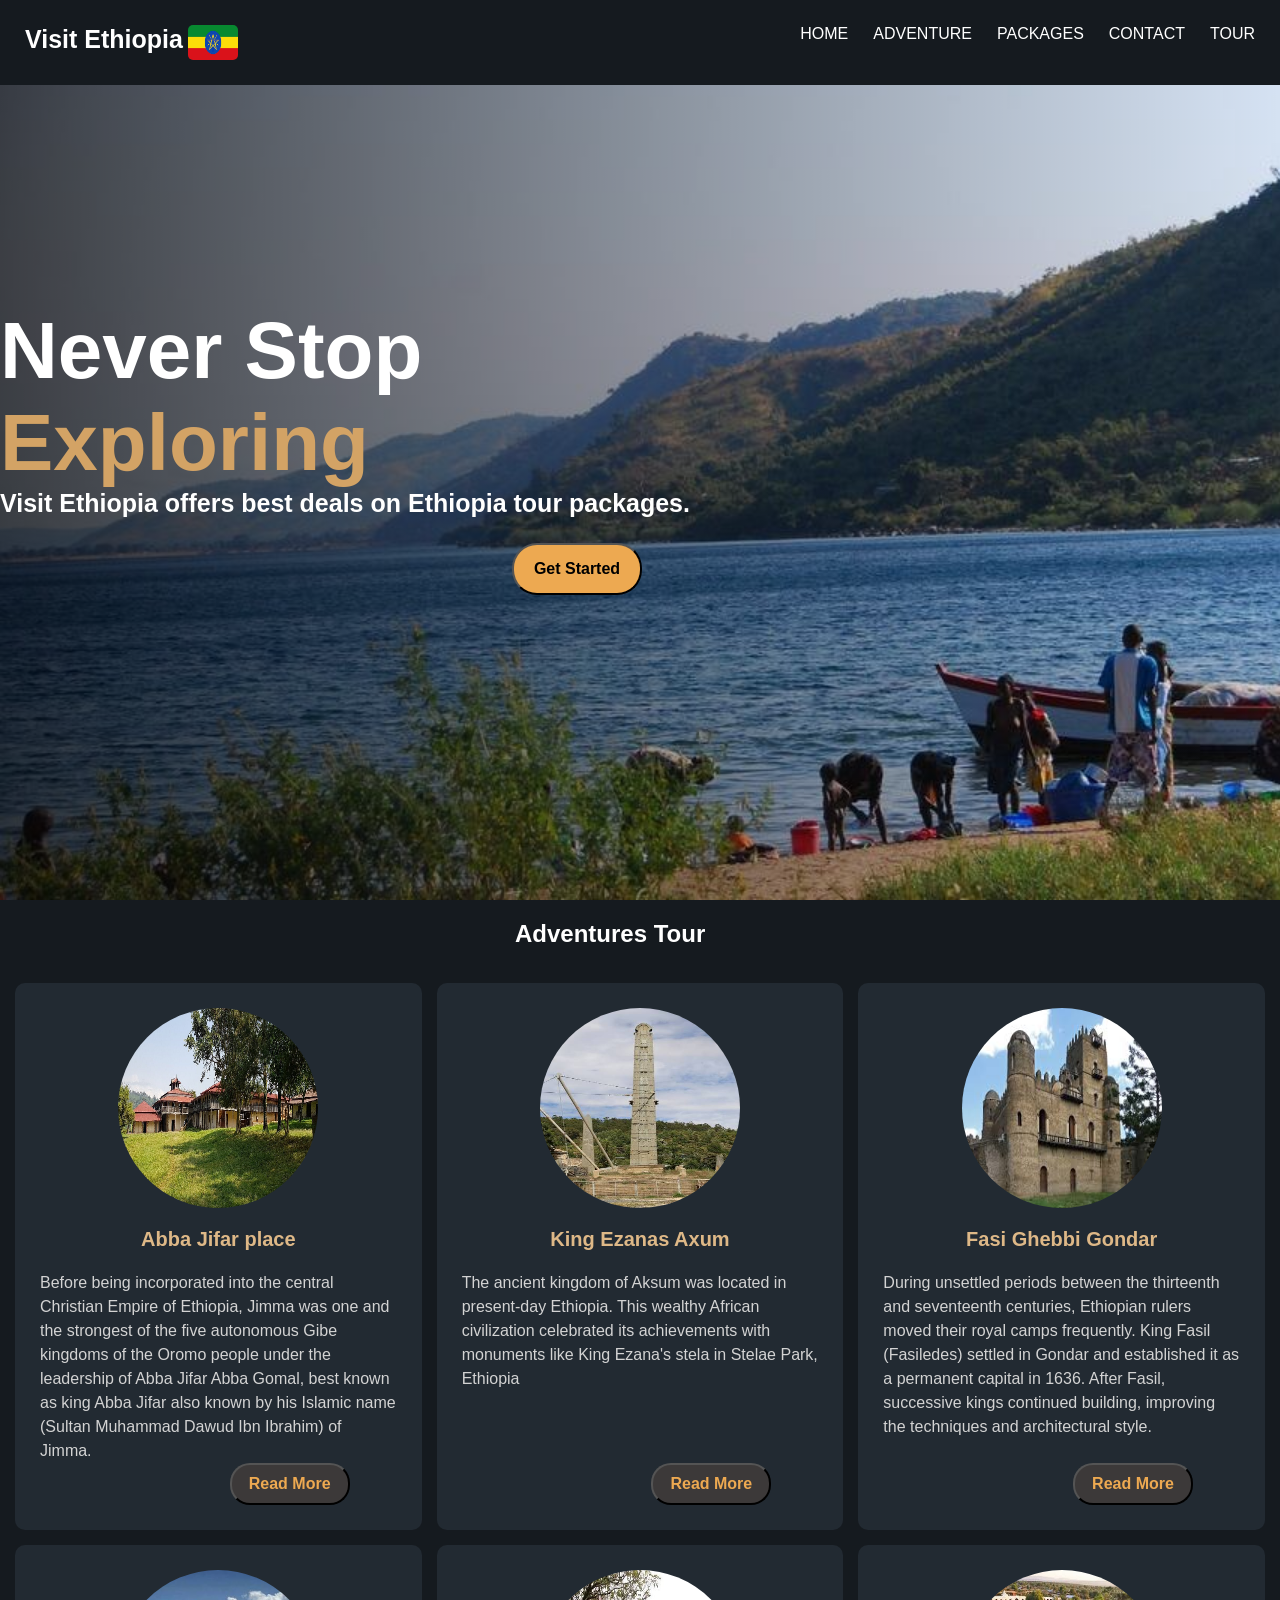
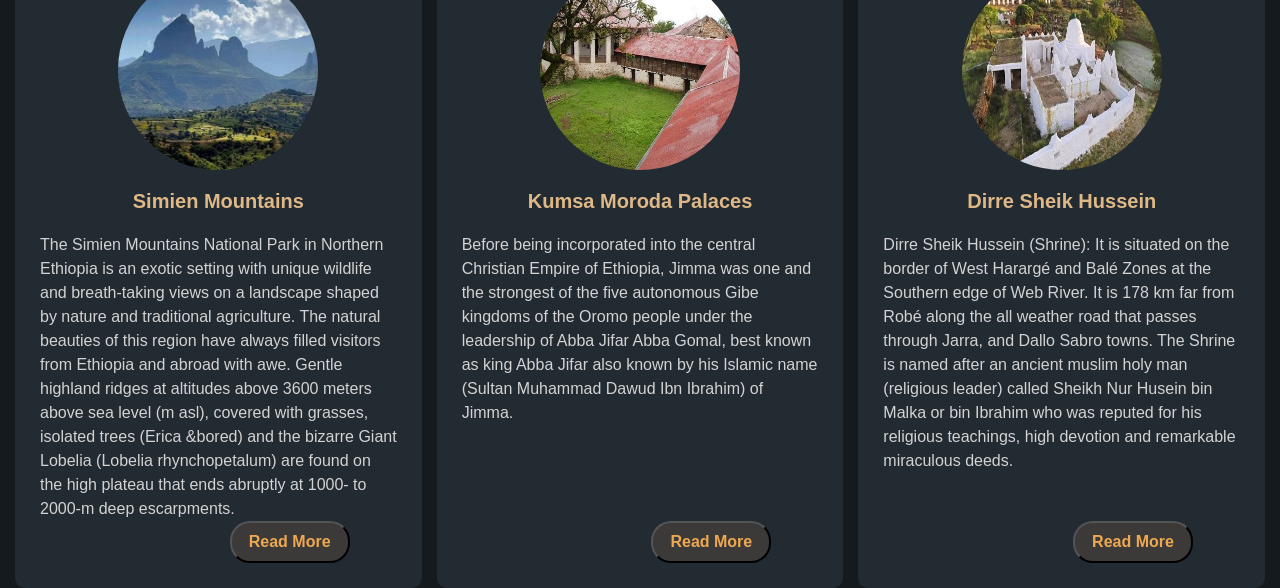
==== html/index.html @ 4b19d08e "first commit" ====
<!DOCTYPE html>
<html lang="en">
<head>
    <meta charset="UTF-8">
    <meta name="viewport" content="width=device-width, initial-scale=1.0">
    <title>welcome to visit ethiopia </title>
    <link rel="stylesheet" href="../asset/css/visitEthiopia.css">
</head>
<body>
    <header>
        <div class="head">
          <div class="flag">  <h1>Visit Ethiopia</h1>
            <img src="../asset/images/flag.png" alt="flag of Ethiopia"></div>
            <ul>
                <li><a href="#home">Home</a></li>
                <li><a href="#adventure">Adventure</a></li>
                <li><a href="#packages">Packages</a></li>
                <li><a href="#contact">Contact</a></li>
                <li><a href="#tour">Tour</a></li>
            </ul>
        </div>
    </header>
    <main>
        <section class="main_container">
            <div class="never_stop">Never Stop</div>
            <div class="exploring">Exploring</div>
            <p>Visit Ethiopia offers best deals on Ethiopia tour packages.</p>
            <button>Get Started</button>
        </section>
        <section>
            
            <div class="sec2" id="adventure" >
                <h1 >Adventures Tour</h1>
                 <div class="adv_box">
                <img src="../asset/images/aba-jifar-palace.jpg" alt="abba-jifar">
                <h4>Abba Jifar place</h4>
                <p>Before being incorporated into the central Christian Empire of Ethiopia, Jimma was one and the strongest of the five autonomous Gibe kingdoms of the Oromo people under the leadership of Abba Jifar Abba Gomal, best known as king Abba Jifar also known by his Islamic name (Sultan Muhammad Dawud Ibn Ibrahim) of Jimma.</p>
                <button>Read More</button>
            </div>
            <div class="adv_box">
                <img src="../asset/images/aksum.jpg" alt="aksum">
                <h4>King Ezanas Axum</h4>
                <p>The ancient kingdom of Aksum was located in present-day Ethiopia. This wealthy African civilization celebrated its achievements with monuments like King Ezana's stela in Stelae Park, Ethiopia</p>
                <button>Read More</button>
            </div>
            <div class="adv_box">
                <img src="../asset/images/fasil.jpg" alt="fasil">
                <h4>Fasi Ghebbi Gondar</h4>
                <p>During unsettled periods between the thirteenth and seventeenth centuries, Ethiopian rulers moved their royal camps frequently. King Fasil (Fasiledes) settled in Gondar and established it as a permanent capital in 1636. After Fasil, successive kings continued building, improving the techniques and architectural style.</p>
                <button>Read More</button>
            </div>
            <div class="adv_box">
                <img src="../asset/images/semen mount.jpg" alt="simien mount">
                <h4>Simien Mountains</h4>
                <p>The Simien Mountains National Park in Northern Ethiopia is an exotic setting with unique wildlife and breath-taking views on a landscape shaped by nature and traditional agriculture. The natural beauties of this region have always filled visitors from Ethiopia and abroad with awe. Gentle highland ridges at altitudes above 3600 meters above sea level (m asl), covered with grasses, isolated trees (Erica &bored) and the bizarre Giant Lobelia (Lobelia rhynchopetalum) are found on the high plateau that ends abruptly at 1000- to 2000-m deep escarpments.</p>
                <button>Read More</button>
            </div>
            <div class="adv_box">
                <img src="../asset/images/K.T.M.P.jpg" alt="Kumsa Moroda palaces">
                <h4>Kumsa Moroda Palaces</h4>
                <p>Before being incorporated into the central Christian Empire of Ethiopia, Jimma was one and the strongest of the five autonomous Gibe kingdoms of the Oromo people under the leadership of Abba Jifar Abba Gomal, best known as king Abba Jifar also known by his Islamic name (Sultan Muhammad Dawud Ibn Ibrahim) of Jimma.</p>
                <button>Read More</button>
            </div>
            <div class="adv_box">
                <img src="../asset/images/dirre.jpg" alt="dirre sheik hussen">
                <h4>Dirre Sheik Hussein</h4>
                <p>Dirre Sheik Hussein (Shrine): It is situated on the border of West Harargé and Balé Zones at the Southern edge of Web River. It is 178 km far from Robé along the all weather road that passes through Jarra, and Dallo Sabro towns. The Shrine is named after an ancient muslim holy man (religious leader) called Sheikh Nur Husein bin Malka or bin Ibrahim who was reputed for his religious teachings, high devotion and remarkable miraculous deeds.</p>
                <button>Read More</button>
            </div>
            </div>
           
            
        </section>
    </main>
</body>
</html>
---- asset/css/visitEthiopia.css ----
*{
    margin: 0;
    padding: 0;
    font-family: 'Segoe UI', Tahoma, Geneva, Verdana, sans-serif;
}
body{
    background-color:rgb(21, 26, 31);
}
.head h1{
    color: white;
    font-size: 25px;
}
.head img{
    height: 35px;
    width: 50px;
    border-radius: 5px;
}
.flag {
    display: flex;
    gap: 5px;
}
.head{
    display: flex;
    gap: 10px;
    justify-content: space-between;
    position: fixed;
    top: 0;
    left: 0;
    width: 100%;
    z-index: 1000;
    box-sizing: border-box;
    padding: 25px;
    background-color:rgb(21, 26, 31);
}
.head ul{
    display: flex;
    list-style-type: none;
    gap: 25px;
}
.head a{
    color: white;
    transition:  0.8s ease;
    text-decoration: none;
    text-transform: uppercase;
}
.head a:hover{
    color: darkgoldenrod;
    background-color: rgb(71, 60, 46);
    padding: 3px;
    border-radius: 8px;
}

.main_container{
    background-image:linear-gradient(to right, rgba(0, 0, 0, 0.7), transparent),
 url(../images/backG.jpg);
    background-repeat: no-repeat;
    background-size: cover;
    height: 100vh;
    display: flex;
    flex-direction: column;
    justify-content: center;
}
.never_stop{
   color: white;
   font-size: 80px; 
   font-weight: bold;
}
.exploring{
    color: rgb(211, 163, 101);
    font-size: 80px; 
   font-weight: bold;
}
.main_container p{
    color: white;
    font-weight: bold;
    font-size: 25px;
}
.main_container button{
    width: 130px;
    border-radius: 25px;
    background-color: rgb(237, 169, 81);
    padding: 15px;
    margin-left: 40%;
    margin-top: 25px;
    font-weight: bold;
    font-size: 16px;
}

.adv_box {
    flex: 1 1 300px;
    background-color:rgb(34, 42, 50); 
    border-radius: 10px;
    display: flex;
    flex-direction: column;
    align-items: center;
    padding: 25px;
}
.adv_box img{
    display: flex;
    width: 200px;
    height: 200px;
    border-radius: 50%;
    justify-self: center;
    align-self: center;
    margin-bottom: 20px;
}
.adv_box h4{
    color: burlywood;
    display: flex;
    justify-self: center;
    align-self: center;
    font-size: 20px;
    margin-bottom: 20px;
}
.adv_box p{
    color: lightgray;
    line-height: 1.5;
}
.adv_box button{
     width: 120px;
    border-radius: 20px;
    background-color: rgb(60, 57, 57);
    color: rgb(237, 169, 81);
    padding: 10px;
    margin-left: 40%;
    margin-top: 25px;
    font-weight: bold;
    font-size: 16px;
    margin-top: auto;
    align-self: center;
    
}
.sec2 {
    display: flex;
    flex-wrap: wrap;
    gap: 15px;
    margin-left: 15px;
    margin-right: 15px; 
}
.sec2 h1{
    width: 100%;
    color: white;
    padding-left: 40%;
    padding-top: 20px;
    padding-bottom: 20px;
}
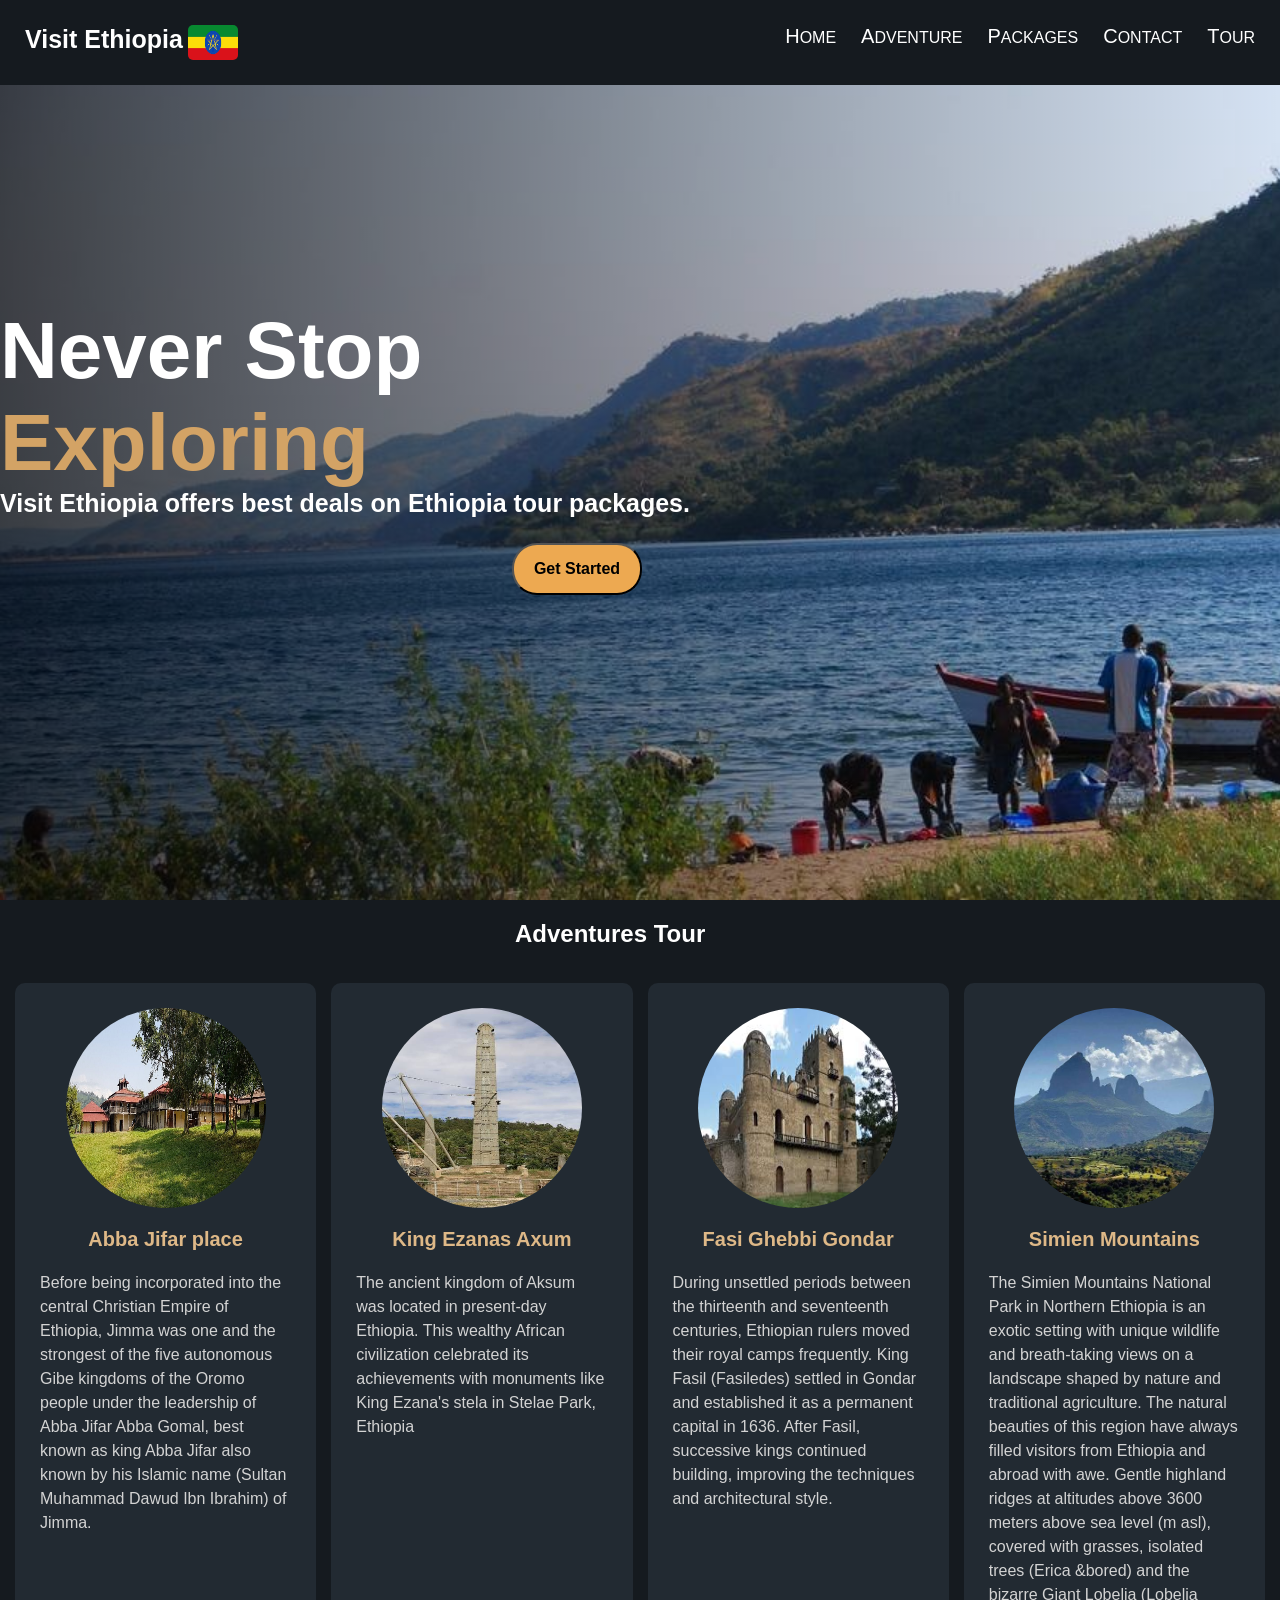
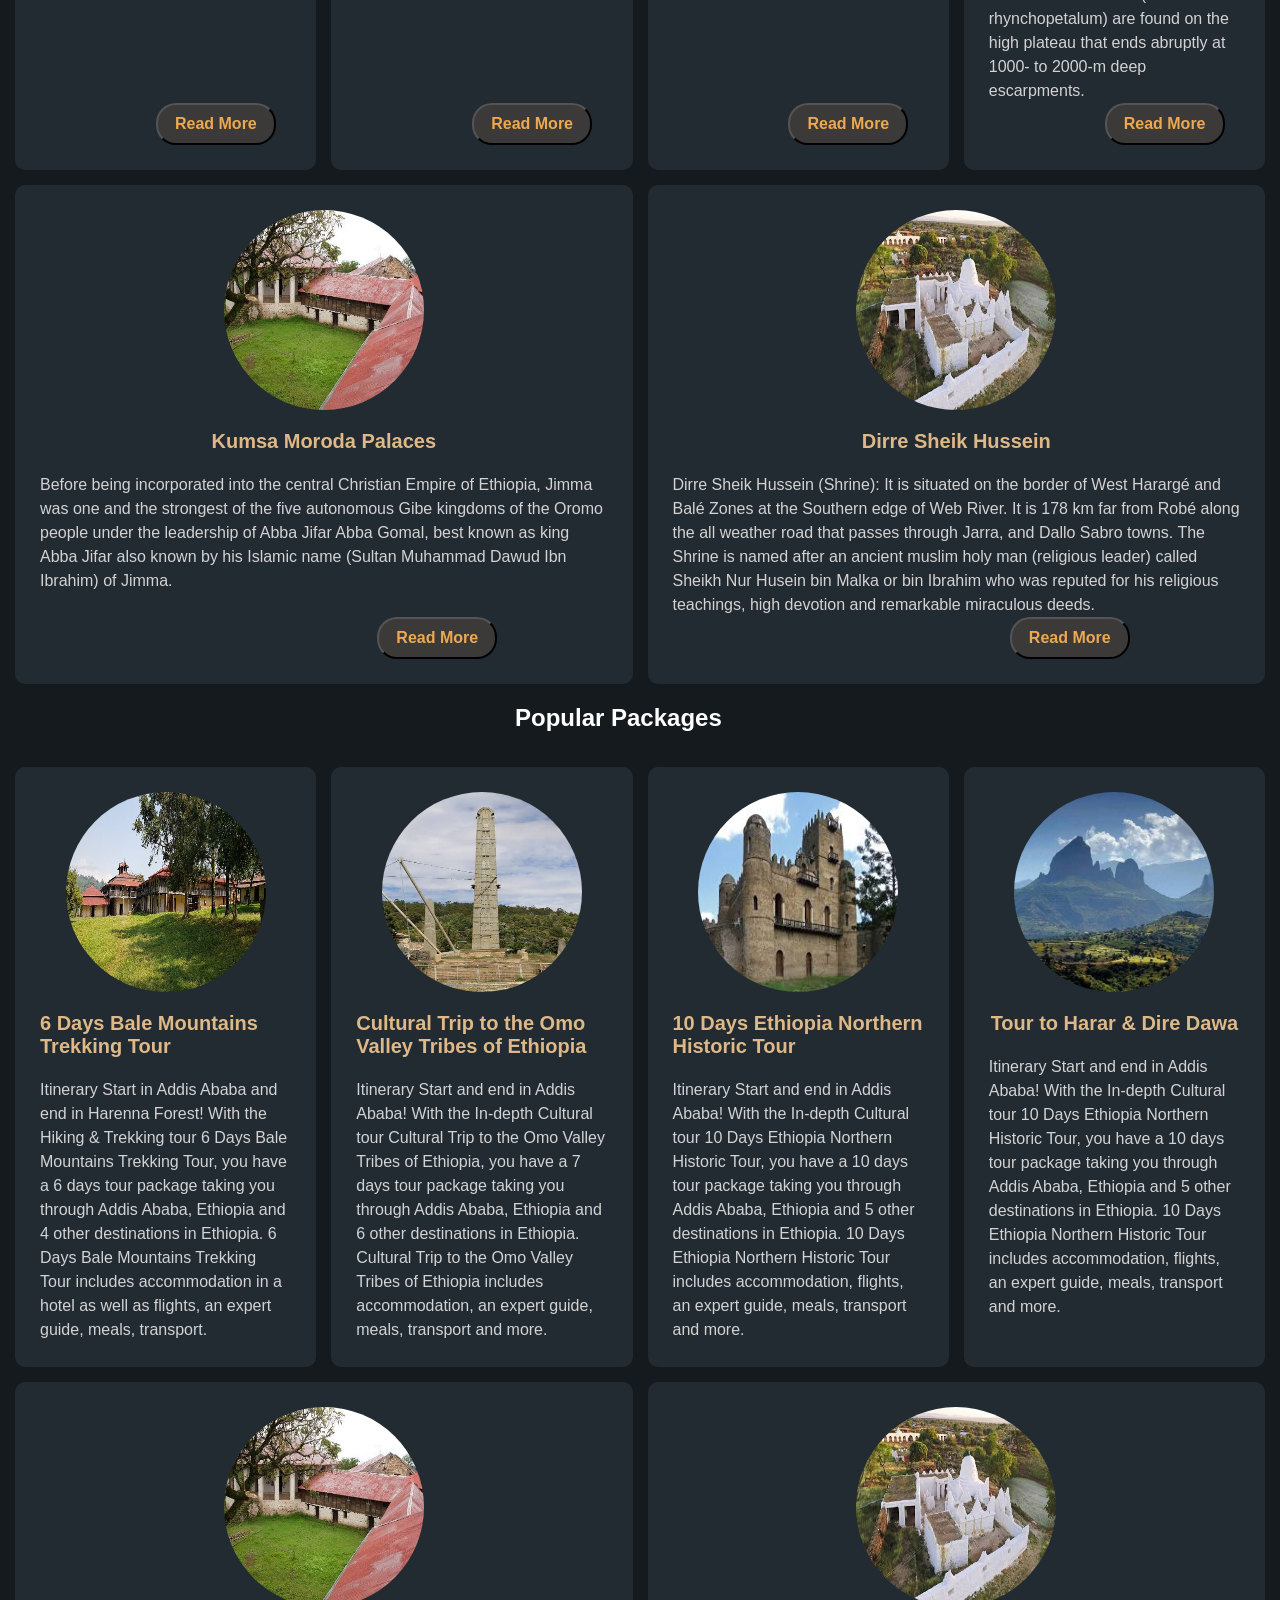
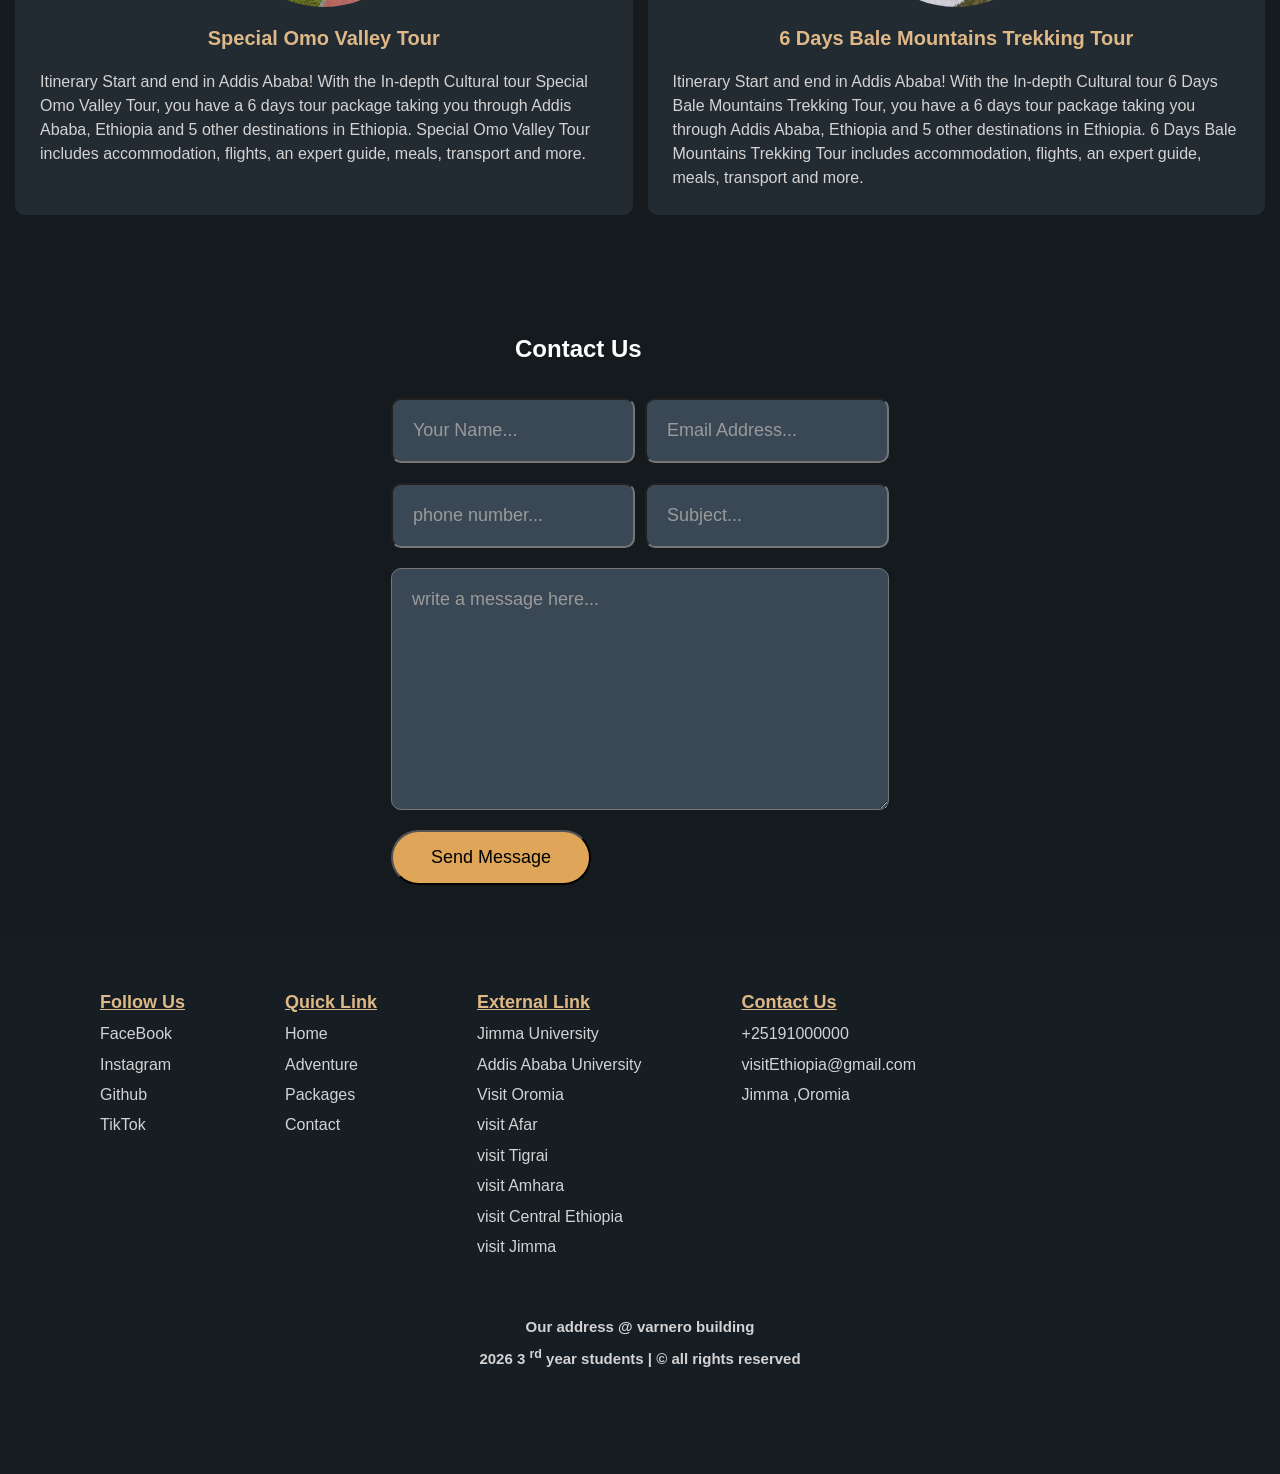
==== commit d1a0e808: "features added" ====
--- a/html/index.html
+++ b/html/index.html
@@ -7,17 +7,29 @@
     <link rel="stylesheet" href="../asset/css/visitEthiopia.css">
 </head>
 <body>
-    <header>
+    <header id="home">
         <div class="head">
-          <div class="flag">  <h1>Visit Ethiopia</h1>
+          <div class="flag" >  
+            <h1 >Visit Ethiopia</h1>
             <img src="../asset/images/flag.png" alt="flag of Ethiopia"></div>
-            <ul>
+           <div class="menubarContainer">
+             <div class="toggle-button">
+            <span></span>
+            <span></span>
+            <span></span>
+           </div>
+           <div class="sub-menu">          
+             <ul>
                 <li><a href="#home">Home</a></li>
                 <li><a href="#adventure">Adventure</a></li>
                 <li><a href="#packages">Packages</a></li>
                 <li><a href="#contact">Contact</a></li>
                 <li><a href="#tour">Tour</a></li>
             </ul>
+        </div> 
+           </div>
+           
+
         </div>
     </header>
     <main>
@@ -71,6 +83,102 @@
            
             
         </section>
+        <section>  
+            <div class="sec2" id="packages" >
+                <h1 >Popular Packages </h1>
+                 <div class="adv_box">
+                <img src="../asset/images/aba-jifar-palace.jpg" alt="abba-jifar">
+                <h4>6 Days Bale Mountains Trekking Tour</h4>
+                <p>Itinerary Start in Addis Ababa and end in Harenna Forest! With the Hiking & Trekking tour 6 Days Bale Mountains Trekking Tour, you have a 6 days tour package taking you through Addis Ababa, Ethiopia and 4 other destinations in Ethiopia. 6 Days Bale Mountains Trekking Tour includes accommodation in a hotel as well as flights, an expert guide, meals, transport.</p>
+                
+            </div>
+            <div class="adv_box">
+                <img src="../asset/images/aksum.jpg" alt="aksum">
+                <h4>Cultural Trip to the Omo Valley Tribes of Ethiopia</h4>
+                <p>Itinerary Start and end in Addis Ababa! With the In-depth Cultural tour Cultural Trip to the Omo Valley Tribes of Ethiopia, you have a 7 days tour package taking you through Addis Ababa, Ethiopia and 6 other destinations in Ethiopia. Cultural Trip to the Omo Valley Tribes of Ethiopia includes accommodation, an expert guide, meals, transport and more.</p>
+            </div>
+            <div class="adv_box">
+                <img src="../asset/images/fasil.jpg" alt="fasil">
+                <h4>10 Days Ethiopia Northern Historic Tour</h4>
+                <p>Itinerary Start and end in Addis Ababa! With the In-depth Cultural tour 10 Days Ethiopia Northern Historic Tour, you have a 10 days tour package taking you through Addis Ababa, Ethiopia and 5 other destinations in Ethiopia. 10 Days Ethiopia Northern Historic Tour includes accommodation, flights, an expert guide, meals, transport and more.</p>
+            </div>
+            <div class="adv_box">
+                <img src="../asset/images/semen mount.jpg" alt="simien mount">
+                <h4>Tour to Harar & Dire Dawa</h4>
+                <p>Itinerary Start and end in Addis Ababa! With the In-depth Cultural tour 10 Days Ethiopia Northern Historic Tour, you have a 10 days tour package taking you through Addis Ababa, Ethiopia and 5 other destinations in Ethiopia. 10 Days Ethiopia Northern Historic Tour includes accommodation, flights, an expert guide, meals, transport and more.</p>
+            </div>
+            <div class="adv_box">
+                <img src="../asset/images/K.T.M.P.jpg" alt="Kumsa Moroda palaces">
+                <h4>Special Omo Valley Tour</h4>
+                <p>Itinerary Start and end in Addis Ababa! With the In-depth Cultural tour Special Omo Valley Tour, you have a 6 days tour package taking you through Addis Ababa, Ethiopia and 5 other destinations in Ethiopia. Special Omo Valley Tour includes accommodation, flights, an expert guide, meals, transport and more.</p>
+            </div>
+            <div class="adv_box">
+                <img src="../asset/images/dirre.jpg" alt="dirre sheik hussen">
+                <h4>6 Days Bale Mountains Trekking Tour</h4>
+                <p>Itinerary Start and end in Addis Ababa! With the In-depth Cultural tour 6 Days Bale Mountains Trekking Tour, you have a 6 days tour package taking you through Addis Ababa, Ethiopia and 5 other destinations in Ethiopia. 6 Days Bale Mountains Trekking Tour includes accommodation, flights, an expert guide, meals, transport and more.</p>
+            </div>
+            </div>
+        </section>
+        <section>
+            <div class="sec2" id="contact">
+                <h1>Contact Us</h1>  
+                <form action=""> 
+                    <div class="input-row">
+                         <input type="text" name="name" id="name" placeholder="Your Name...">
+                         <input type="email" name="email" id="email" placeholder="Email Address...">
+                    </div>
+                    <div class="input-row">
+                         <input type="tel" name="phoneNo" id="phoneNo" placeholder="phone number...">
+                         <input type="text" name="subject" id="subject" placeholder="Subject...">
+                    </div>
+                    <div class="input-row">
+                        <textarea name="message" id="message" placeholder="write a message here..."></textarea>
+                    </div>
+                
+                <button>Send Message</button></form>
+            </div>
+        </section>
     </main>
+    <footer>
+        <section>
+            <div class="footer-box">
+                <div class="box">
+                    <h1>Follow Us</h1>
+                    <a href="">FaceBook</a>
+                    <a href="">Instagram</a>
+                    <a href="">Github</a>
+                    <a href="">TikTok</a>
+                </div>
+                <div class="box">
+                    <h1>Quick Link</h1>
+                    <a href="#home">Home</a>
+                    <a href="#adventure">Adventure</a>
+                    <a href="#packages">Packages</a>
+                    <a href="#contact">Contact</a>
+                </div>
+                <div class="box">
+                    <h1>External Link</h1>
+                    <a href="">Jimma University</a>
+                    <a href="">Addis Ababa University</a>
+                    <a href="">Visit Oromia</a>
+                    <a href="">visit Afar</a>
+                    <a href="">visit Tigrai</a>
+                    <a href="">visit Amhara</a>
+                    <a href="">visit Central Ethiopia</a>
+                    <a href="">visit Jimma</a>
+                </div>
+                <div class="box">
+                    <h1>Contact Us</h1>
+                    <a href="">+25191000000</a>
+                    <a href="">visitEthiopia@gmail.com</a>
+                    <a href="">Jimma ,Oromia</a>
+                </div>
+            </div>
+            <div class="copyright">
+                <h1>Our address @ varnero building</h1>
+                <h1>2026 3 <sup>rd</sup> year students | © all rights reserved</h1>
+            </div>
+        </section>
+    </footer>
 </body>
 </html>
--- a/asset/css/visitEthiopia.css
+++ b/asset/css/visitEthiopia.css
@@ -37,6 +37,9 @@
     list-style-type: none;
     gap: 25px;
 }
+.head li::first-letter{
+    font-size:20px;
+}
 .head a{
     color: white;
     transition:  0.8s ease;
@@ -84,16 +87,26 @@
     margin-top: 25px;
     font-weight: bold;
     font-size: 16px;
-}
-
+    transition:transform 0.2s ease
+}
+.main_container button:hover{
+    transform: translateY(-5px);
+}
 .adv_box {
-    flex: 1 1 300px;
+    flex: 1 1 250px;
     background-color:rgb(34, 42, 50); 
     border-radius: 10px;
     display: flex;
     flex-direction: column;
     align-items: center;
     padding: 25px;
+    transition: transform 0.2s ease;
+}
+.adv_box:hover{
+    transform: translateY(-7px);
+    background-color:rgb(49, 58, 68); 
+    border:  1px solid burlywood;
+    
 }
 .adv_box img{
     display: flex;
@@ -130,6 +143,11 @@
     align-self: center;
     
 }
+.adv_box button:hover{
+    background-color: rgb(236, 174, 94);
+    color: black;
+
+}
 .sec2 {
     display: flex;
     flex-wrap: wrap;
@@ -144,3 +162,135 @@
     padding-top: 20px;
     padding-bottom: 20px;
 }
+#contact{
+    margin-top: 100px;
+    display: flex;
+    justify-content: center;
+    align-items: center;
+}
+ input ,textarea{
+    background-color:rgb(58, 72, 86);
+    width: 200px;
+    padding: 20px;
+    border-radius: 10px;
+    font-size: 18px;
+    
+    
+}
+input::placeholder ,textarea::placeholder{
+    color: rgb(154, 154, 154)
+    
+}
+input:focus ,textarea:focus{
+    border-color: rgb(184, 115, 25);
+    outline: none;
+}
+form{
+    display: flex;
+    flex-direction: column;
+    gap: 20px;
+    justify-content: center;
+    
+}
+textarea{
+    width: 100%;
+    height: 200px;
+  
+}
+form button{
+    width: 200px;
+    padding: 15px;
+    border-radius: 35px;
+    background-color:rgb(223, 165, 89);
+    font-size: 18px;
+}
+form button:hover{
+    background-color:rgb(239, 181, 104);
+}
+.input-row{
+   display: flex;
+   gap: 10px;
+}
+main{
+    padding-bottom: 50px;
+}
+footer{
+    padding-top: 50px;
+    background-color:rgb(22, 29, 35);
+    padding-bottom: 100px;
+}
+.box{
+    color: burlywood;
+    display: flex;
+    flex-direction: column;
+}
+.box a{
+    color: lightgrey;
+    text-decoration: none;
+    line-height: 1.9;
+}
+.box a:hover{
+    color: white;
+}
+.box h1{
+      text-decoration: underline;
+    font-size: 18px;
+    line-height: 1.9;
+}
+.footer-box{
+    display: flex;
+    gap: 100px;
+    padding-left: 100px;
+    
+}
+.copyright{
+    margin-top: 50px;
+    color: lightgrey;
+    font-size: 10px;
+    text-align: center;
+    font-weight: lighter;
+}
+.copyright h1{
+    line-height: 2;
+
+}
+.toggle-button span{
+    display: block;
+    background-color: white;
+    margin: 0.2rem;
+    border: 1px solid rgb(245, 243, 243);
+    width: 2rem;
+}
+@media(max-width:750px){
+
+    .toggle-button{
+        display: block;
+        position: absolute;
+        top: 1.5rem;
+        right: 0rem;
+    }
+
+.sub-menu{
+    display: none;
+    position: absolute;
+    top: 2rem;
+    right: 1rem;
+}
+.menubarContainer:hover .sub-menu{
+    display: block;
+}
+.menubarContainer:hover ul{
+    display: flex;
+    flex-direction: column;
+}
+.sec2{
+    display: flex;
+    flex-direction: column;
+    
+}
+
+}
+@media(min-width:750px){
+    .toggle-button{
+        display: none;
+    }}
